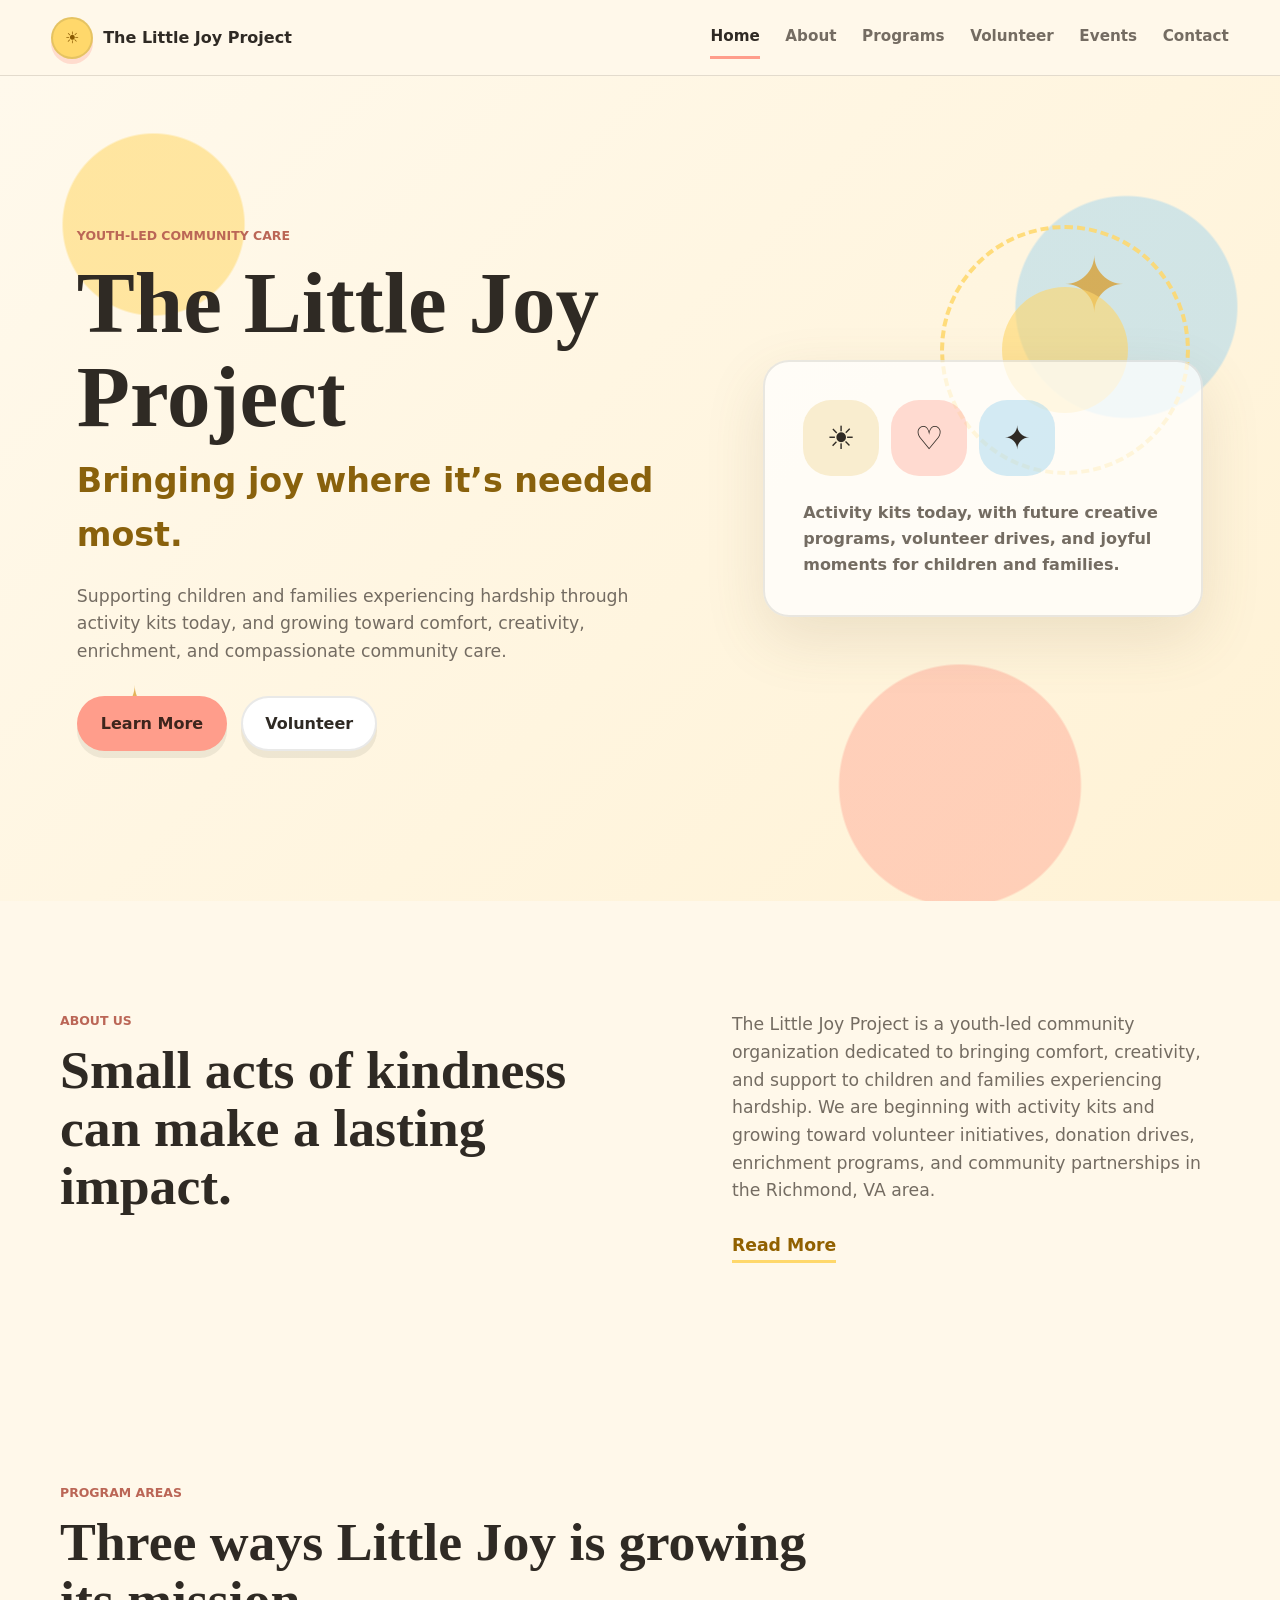
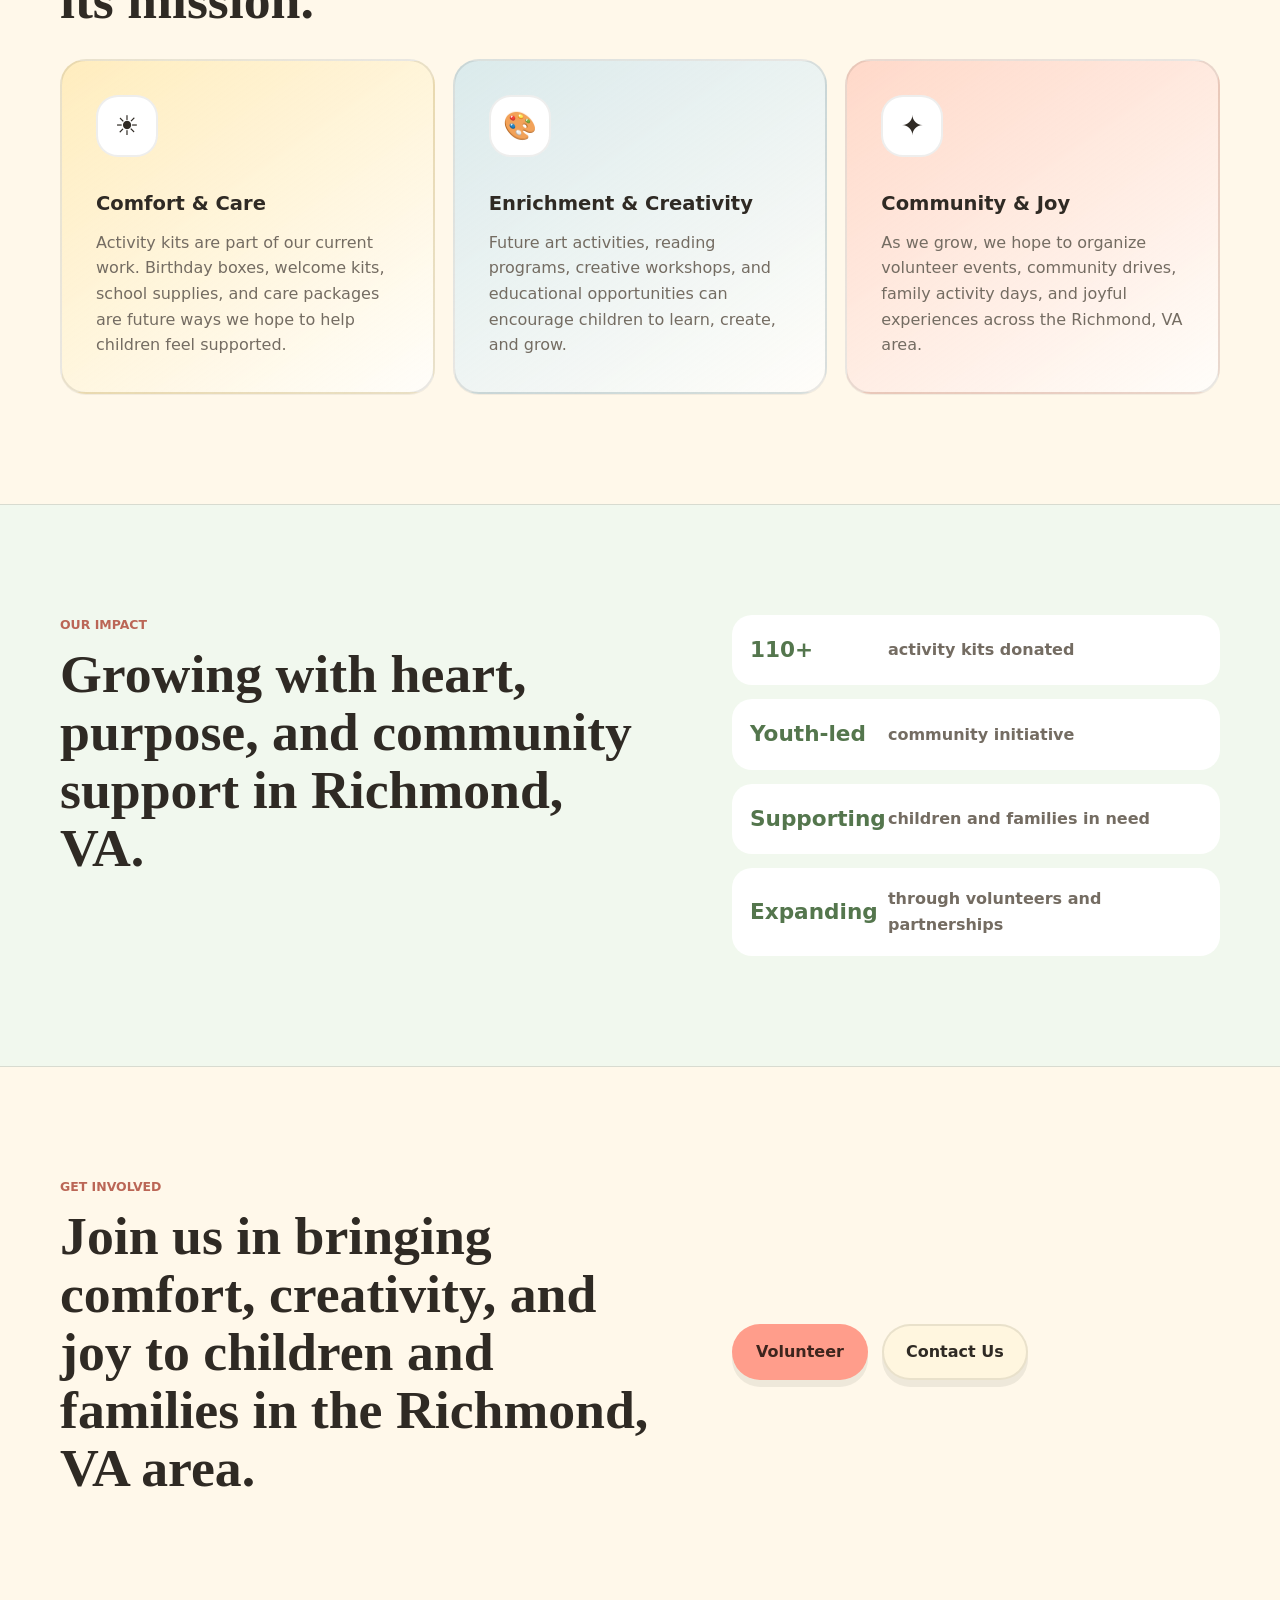
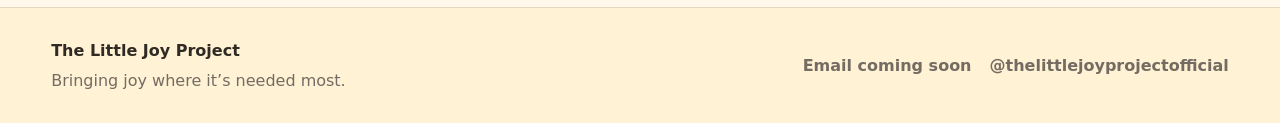
==== index.html @ b023414d "Add files via upload" ====
<!doctype html>
<html lang="en">
  <head>
    <meta charset="utf-8">
    <meta name="viewport" content="width=device-width, initial-scale=1">
    <title>The Little Joy Project</title>
    <meta
      name="description"
      content="The Little Joy Project supports children and families experiencing hardship through comfort, creativity, enrichment, and compassionate community care."
    >
    <link rel="stylesheet" href="styles.css">
  </head>
  <body>
    <header class="site-header">
      <a class="brand" href="index.html" aria-label="The Little Joy Project home">
        <span class="brand-mark" aria-hidden="true">☀</span>
        <span>The Little Joy Project</span>
      </a>
      <button class="menu-button" type="button" aria-expanded="false" aria-controls="site-nav">
        <span></span><span></span><span></span>
        <span class="sr-only">Menu</span>
      </button>
      <nav id="site-nav" class="site-nav" aria-label="Main navigation">
        <a class="active" href="index.html">Home</a>
        <a href="about.html">About</a>
        <a href="programs.html">Programs</a>
        <a href="volunteer.html">Volunteer</a>
        <a href="events.html">Events</a>
        <a href="contact.html">Contact</a>
      </nav>
    </header>

    <main>
      <section class="hero joy-field">
        <div class="sparkle sparkle-one">✦</div>
        <div class="sparkle sparkle-two">✧</div>
        <div class="sun-doodle" aria-hidden="true">
          <span></span>
        </div>
        <div class="hero-content">
          <p class="eyebrow">Youth-led community care</p>
          <h1>The Little Joy Project</h1>
          <p class="tagline">Bringing joy where it’s needed most.</p>
          <p class="hero-copy">
            Supporting children and families experiencing hardship through activity kits today, and
            growing toward comfort, creativity, enrichment, and compassionate community care.
          </p>
          <div class="hero-actions">
            <a class="button primary" href="about.html">Learn More</a>
            <a class="button secondary" href="volunteer.html">Volunteer</a>
          </div>
        </div>
        <div class="hero-card" aria-label="Little Joy Project values">
          <div class="mini-illustration">
            <span>☀</span>
            <span>♡</span>
            <span>✦</span>
          </div>
          <p>Activity kits today, with future creative programs, volunteer drives, and joyful moments for children and families.</p>
        </div>
      </section>

      <section class="section split">
        <div>
          <p class="eyebrow">About Us</p>
          <h2>Small acts of kindness can make a lasting impact.</h2>
        </div>
        <div class="copy-block">
          <p>
            The Little Joy Project is a youth-led community organization dedicated to bringing
            comfort, creativity, and support to children and families experiencing hardship. We are
            beginning with activity kits and growing toward volunteer initiatives, donation drives,
            enrichment programs, and community partnerships in the Richmond, VA area.
          </p>
          <a class="text-link" href="about.html">Read More</a>
        </div>
      </section>

      <section class="section">
        <div class="section-heading">
          <p class="eyebrow">Program Areas</p>
          <h2>Three ways Little Joy is growing its mission.</h2>
        </div>
        <div class="card-grid three">
          <article class="program-card yellow">
            <span class="card-icon" aria-hidden="true">☀</span>
            <h3>Comfort & Care</h3>
            <p>
              Activity kits are part of our current work. Birthday boxes, welcome kits, school
              supplies, and care packages are future ways we hope to help children feel supported.
            </p>
          </article>
          <article class="program-card blue">
            <span class="card-icon" aria-hidden="true">🎨</span>
            <h3>Enrichment & Creativity</h3>
            <p>
              Future art activities, reading programs, creative workshops, and educational
              opportunities can encourage children to learn, create, and grow.
            </p>
          </article>
          <article class="program-card coral">
            <span class="card-icon" aria-hidden="true">✦</span>
            <h3>Community & Joy</h3>
            <p>
              As we grow, we hope to organize volunteer events, community drives, family activity
              days, and joyful experiences across the Richmond, VA area.
            </p>
          </article>
        </div>
      </section>

      <section class="impact-band">
        <div class="section impact-grid">
          <div>
            <p class="eyebrow">Our Impact</p>
          <h2>Growing with heart, purpose, and community support in Richmond, VA.</h2>
          </div>
          <ul class="impact-list">
            <li><strong>110+</strong><span>activity kits donated</span></li>
            <li><strong>Youth-led</strong><span>community initiative</span></li>
            <li><strong>Supporting</strong><span>children and families in need</span></li>
            <li><strong>Expanding</strong><span>through volunteers and partnerships</span></li>
          </ul>
        </div>
      </section>

      <section class="section get-involved">
        <div>
          <p class="eyebrow">Get Involved</p>
          <h2>Join us in bringing comfort, creativity, and joy to children and families in the Richmond, VA area.</h2>
        </div>
        <div class="hero-actions">
          <a class="button primary" href="volunteer.html">Volunteer</a>
          <a class="button secondary light" href="contact.html">Contact Us</a>
        </div>
      </section>
    </main>

    <footer class="site-footer">
      <div>
        <strong>The Little Joy Project</strong>
        <p>Bringing joy where it’s needed most.</p>
      </div>
      <div class="footer-links">
        <span>Email coming soon</span>
        <a href="https://www.instagram.com/thelittlejoyprojectofficial/" target="_blank" rel="noreferrer">@thelittlejoyprojectofficial</a>
      </div>
    </footer>

    <script src="script.js"></script>
  </body>
</html>
---- styles.css ----
:root {
  --ink: #2f2a24;
  --muted: #746c62;
  --cream: #fff8ea;
  --cream-deep: #f9edcf;
  --yellow: #ffd86b;
  --blue: #9fd3ee;
  --coral: #ff9d8b;
  --sage: #a8c9a1;
  --white: #ffffff;
  --line: rgba(101, 88, 72, 0.18);
  --shadow: 0 22px 60px rgba(122, 98, 54, 0.14);
  --radius: 26px;
}

* {
  box-sizing: border-box;
}

html {
  scroll-behavior: smooth;
}

body {
  margin: 0;
  background: var(--cream);
  color: var(--ink);
  font-family: "Trebuchet MS", "Avenir Next", ui-sans-serif, system-ui, sans-serif;
  line-height: 1.6;
}

a {
  color: inherit;
  text-decoration: none;
}

.sr-only {
  position: absolute;
  width: 1px;
  height: 1px;
  padding: 0;
  margin: -1px;
  overflow: hidden;
  clip: rect(0, 0, 0, 0);
  white-space: nowrap;
  border: 0;
}

.site-header {
  position: sticky;
  top: 0;
  z-index: 20;
  display: flex;
  align-items: center;
  justify-content: space-between;
  gap: 20px;
  padding: 16px clamp(18px, 4vw, 58px);
  background: rgba(255, 248, 234, 0.9);
  border-bottom: 1px solid var(--line);
  backdrop-filter: blur(18px);
}

.brand {
  display: inline-flex;
  align-items: center;
  gap: 10px;
  font-weight: 900;
  color: var(--ink);
}

.brand-mark {
  display: grid;
  place-items: center;
  width: 42px;
  height: 42px;
  border: 2px solid rgba(47, 42, 36, 0.12);
  border-radius: 50%;
  background: var(--yellow);
  color: #8a5a00;
  box-shadow: 0 5px 0 rgba(255, 157, 139, 0.3);
}

.site-nav {
  display: flex;
  align-items: center;
  gap: clamp(12px, 2vw, 26px);
  color: var(--muted);
  font-size: 0.95rem;
  font-weight: 800;
}

.site-nav a {
  padding: 8px 0;
  border-bottom: 3px solid transparent;
}

.site-nav a:hover,
.site-nav a.active {
  color: var(--ink);
  border-color: var(--coral);
}

.menu-button {
  display: none;
}

.joy-field {
  background:
    radial-gradient(circle at 12% 18%, rgba(255, 216, 107, 0.58) 0 90px, transparent 92px),
    radial-gradient(circle at 88% 28%, rgba(159, 211, 238, 0.48) 0 110px, transparent 112px),
    radial-gradient(circle at 75% 86%, rgba(255, 157, 139, 0.42) 0 120px, transparent 122px),
    linear-gradient(135deg, #fff9ec, #fff2d5);
}

.blue-wash {
  background: linear-gradient(135deg, rgba(159, 211, 238, 0.5), #fff8ea 62%);
}

.coral-wash {
  background: linear-gradient(135deg, rgba(255, 157, 139, 0.42), #fff8ea 62%);
}

.sage-wash {
  background: linear-gradient(135deg, rgba(168, 201, 161, 0.52), #fff8ea 62%);
}

.hero {
  position: relative;
  display: grid;
  grid-template-columns: minmax(0, 1fr) minmax(260px, 440px);
  align-items: center;
  gap: clamp(28px, 6vw, 78px);
  min-height: calc(100vh - 75px);
  padding: clamp(42px, 6vw, 86px) clamp(18px, 6vw, 84px);
  overflow: hidden;
}

.hero-content,
.page-hero-inner {
  position: relative;
  z-index: 2;
  max-width: 850px;
}

.eyebrow {
  margin: 0 0 10px;
  color: #bb6656;
  font-size: 0.78rem;
  font-weight: 900;
  letter-spacing: 0;
  text-transform: uppercase;
}

h1,
h2,
h3,
p {
  overflow-wrap: anywhere;
}

h1,
h2,
h3 {
  margin: 0;
  line-height: 1.08;
  letter-spacing: 0;
}

h1 {
  font-family: Georgia, "Times New Roman", serif;
  font-size: clamp(3rem, 6.8vw, 6.2rem);
}

h2 {
  font-family: Georgia, "Times New Roman", serif;
  font-size: clamp(2rem, 4.2vw, 4.5rem);
}

h3 {
  font-size: 1.22rem;
}

.tagline {
  margin: 10px 0 0;
  color: #89610c;
  font-size: clamp(1.35rem, 2.6vw, 2.2rem);
  font-weight: 900;
}

.hero-copy,
.page-hero p,
.copy-block,
.soft-section p,
.program-detail p,
.contact-info {
  color: var(--muted);
  font-size: 1.08rem;
}

.hero-copy {
  max-width: 760px;
  margin: 22px 0 0;
}

.hero-actions {
  display: flex;
  flex-wrap: wrap;
  gap: 14px;
  margin-top: 30px;
}

.button {
  display: inline-flex;
  align-items: center;
  justify-content: center;
  min-height: 50px;
  padding: 13px 22px;
  border: 2px solid transparent;
  border-radius: 999px;
  font-weight: 900;
  cursor: pointer;
  box-shadow: 0 7px 0 rgba(47, 42, 36, 0.08);
}

.button.primary {
  background: var(--coral);
  color: #3d251d;
}

.button.secondary {
  background: var(--white);
  border-color: rgba(47, 42, 36, 0.1);
  color: var(--ink);
}

.button.secondary.light {
  background: #fff6df;
}

.hero-card {
  position: relative;
  z-index: 2;
  padding: clamp(24px, 4vw, 38px);
  border: 2px solid rgba(47, 42, 36, 0.1);
  border-radius: var(--radius);
  background: rgba(255, 255, 255, 0.72);
  box-shadow: var(--shadow);
}

.hero-card p {
  margin: 24px 0 0;
  color: var(--muted);
  font-weight: 800;
}

.mini-illustration {
  display: grid;
  grid-template-columns: repeat(3, 76px);
  gap: 12px;
}

.mini-illustration span {
  display: grid;
  place-items: center;
  aspect-ratio: 1;
  border-radius: 28px;
  background: var(--cream-deep);
  font-size: 2rem;
}

.mini-illustration span:nth-child(2) {
  background: rgba(255, 157, 139, 0.36);
}

.mini-illustration span:nth-child(3) {
  background: rgba(159, 211, 238, 0.46);
}

.sparkle {
  position: absolute;
  color: #d8971f;
  font-size: clamp(2.4rem, 6vw, 5rem);
  opacity: 0.7;
}

.sparkle-one {
  top: 18%;
  right: 12%;
}

.sparkle-two {
  bottom: 15%;
  left: 8%;
}

.sun-doodle {
  position: absolute;
  right: clamp(18px, 7vw, 120px);
  top: 18%;
  width: clamp(130px, 22vw, 250px);
  aspect-ratio: 1;
  border: 4px dashed rgba(255, 216, 107, 0.86);
  border-radius: 50%;
}

.sun-doodle span {
  position: absolute;
  inset: 24%;
  border-radius: 50%;
  background: rgba(255, 216, 107, 0.6);
}

.section {
  width: min(1160px, calc(100% - 36px));
  margin: 0 auto;
  padding: clamp(62px, 9vw, 110px) 0;
}

.split,
.impact-grid,
.get-involved,
.contact-layout,
.program-detail,
.founder {
  display: grid;
  grid-template-columns: minmax(0, 1fr) minmax(280px, 0.82fr);
  gap: clamp(28px, 6vw, 82px);
  align-items: start;
}

.copy-block p,
.story-panel p,
.soft-section p,
.sign-up-panel p,
.upcoming p,
.contact-info p {
  margin-top: 0;
}

.text-link {
  display: inline-flex;
  margin-top: 10px;
  color: #916100;
  font-weight: 900;
  border-bottom: 3px solid var(--yellow);
}

.section-heading {
  max-width: 780px;
  margin-bottom: 30px;
}

.card-grid {
  display: grid;
  gap: 18px;
}

.card-grid.three {
  grid-template-columns: repeat(3, minmax(0, 1fr));
}

.card-grid.five {
  grid-template-columns: repeat(5, minmax(0, 1fr));
}

.program-card,
.mini-card,
.story-panel,
.sign-up-panel,
.upcoming,
.contact-form {
  border: 2px solid rgba(47, 42, 36, 0.1);
  border-radius: var(--radius);
  background: rgba(255, 255, 255, 0.74);
  box-shadow: 0 1px 0 rgba(47, 42, 36, 0.06);
}

.program-card {
  padding: clamp(22px, 4vw, 34px);
}

.program-card p {
  color: var(--muted);
  margin-bottom: 0;
}

.yellow {
  background: linear-gradient(145deg, rgba(255, 216, 107, 0.34), rgba(255, 255, 255, 0.72));
}

.blue {
  background: linear-gradient(145deg, rgba(159, 211, 238, 0.38), rgba(255, 255, 255, 0.72));
}

.coral {
  background: linear-gradient(145deg, rgba(255, 157, 139, 0.34), rgba(255, 255, 255, 0.72));
}

.card-icon {
  display: grid;
  place-items: center;
  width: 62px;
  height: 62px;
  margin-bottom: 36px;
  border-radius: 22px;
  background: var(--white);
  box-shadow: inset 0 0 0 2px rgba(47, 42, 36, 0.08);
  font-size: 1.7rem;
}

.impact-band {
  background: #f1f8ee;
  border-top: 1px solid var(--line);
  border-bottom: 1px solid var(--line);
}

.impact-list {
  display: grid;
  gap: 14px;
  padding: 0;
  margin: 0;
  list-style: none;
}

.impact-list li {
  display: grid;
  grid-template-columns: 120px 1fr;
  align-items: center;
  gap: 18px;
  padding: 18px;
  border-radius: 20px;
  background: var(--white);
}

.impact-list strong {
  color: #54764d;
  font-size: 1.35rem;
}

.impact-list span {
  color: var(--muted);
  font-weight: 800;
}

.get-involved {
  align-items: center;
}

.page-hero {
  position: relative;
  min-height: 430px;
  display: grid;
  align-items: end;
  padding: clamp(74px, 10vw, 128px) clamp(18px, 6vw, 84px);
  overflow: hidden;
}

.page-hero h1 {
  max-width: 980px;
  font-size: clamp(2.7rem, 5.4vw, 5.4rem);
}

.page-hero p {
  max-width: 760px;
}

.story-panel,
.sign-up-panel,
.upcoming {
  padding: clamp(28px, 5vw, 54px);
}

.soft-section {
  width: 100%;
  max-width: none;
  padding-left: max(18px, calc((100% - 1160px) / 2));
  padding-right: max(18px, calc((100% - 1160px) / 2));
  background: rgba(159, 211, 238, 0.18);
  border-top: 1px solid var(--line);
  border-bottom: 1px solid var(--line);
}

.mini-card {
  display: grid;
  min-height: 130px;
  place-items: center;
  padding: 20px;
  text-align: center;
  color: var(--ink);
  font-weight: 900;
}

.mini-card:nth-child(2n) {
  background: rgba(255, 216, 107, 0.28);
}

.mini-card:nth-child(3n) {
  background: rgba(159, 211, 238, 0.28);
}

.founder {
  align-items: center;
}

.founder-photo {
  display: grid;
  place-items: center;
  min-height: 330px;
  border: 2px dashed rgba(47, 42, 36, 0.18);
  border-radius: var(--radius);
  background: linear-gradient(145deg, rgba(255, 216, 107, 0.28), rgba(255, 157, 139, 0.2));
  color: #bb6656;
  font-size: 5rem;
}

.program-detail {
  padding: clamp(28px, 5vw, 54px);
  border-radius: var(--radius);
  border: 2px solid rgba(47, 42, 36, 0.1);
}

.pill-list {
  display: flex;
  flex-wrap: wrap;
  align-content: start;
  gap: 12px;
  padding: 0;
  margin: 0;
  list-style: none;
}

.pill-list li {
  padding: 11px 15px;
  border-radius: 999px;
  background: rgba(255, 255, 255, 0.72);
  border: 1px solid rgba(47, 42, 36, 0.1);
  color: var(--muted);
  font-weight: 900;
}

.contact-info {
  display: grid;
  align-content: start;
  gap: 14px;
}

.contact-info a {
  color: #8b5c00;
  font-weight: 900;
}

.contact-form {
  display: grid;
  gap: 16px;
  padding: clamp(22px, 4vw, 34px);
  box-shadow: var(--shadow);
}

label {
  display: grid;
  gap: 8px;
  color: var(--muted);
  font-size: 0.94rem;
  font-weight: 900;
}

input,
textarea {
  width: 100%;
  border: 2px solid rgba(47, 42, 36, 0.12);
  border-radius: 16px;
  background: #fffdf8;
  color: var(--ink);
  font: inherit;
  padding: 13px 14px;
  outline: none;
}

input:focus,
textarea:focus {
  border-color: var(--blue);
  box-shadow: 0 0 0 4px rgba(159, 211, 238, 0.28);
}

.contact-form .button {
  width: 100%;
  border: 0;
}

.form-status {
  min-height: 24px;
  margin: 0;
  color: #54764d;
  font-weight: 900;
}

.site-footer {
  display: flex;
  justify-content: space-between;
  gap: 22px;
  padding: 30px clamp(18px, 4vw, 58px);
  background: #fff2d5;
  border-top: 1px solid var(--line);
  color: var(--muted);
}

.site-footer strong {
  color: var(--ink);
}

.site-footer p {
  margin: 4px 0 0;
}

.footer-links {
  display: flex;
  flex-wrap: wrap;
  gap: 18px;
  align-items: center;
  font-weight: 900;
}

@media (max-width: 980px) {
  .hero,
  .split,
  .impact-grid,
  .get-involved,
  .contact-layout,
  .program-detail,
  .founder {
    grid-template-columns: 1fr;
  }

  .card-grid.three,
  .card-grid.five {
    grid-template-columns: repeat(2, minmax(0, 1fr));
  }

  .hero {
    min-height: auto;
  }
}

@media (max-width: 760px) {
  .site-header {
    align-items: flex-start;
  }

  .brand span:last-child {
    max-width: 210px;
    white-space: nowrap;
    overflow: hidden;
    text-overflow: ellipsis;
  }

  .menu-button {
    display: grid;
    gap: 5px;
    width: 44px;
    height: 42px;
    place-content: center;
    border: 2px solid rgba(47, 42, 36, 0.12);
    border-radius: 16px;
    background: var(--white);
    padding: 0;
  }

  .menu-button span:not(.sr-only) {
    display: block;
    width: 19px;
    height: 2px;
    background: var(--ink);
  }

  .site-nav {
    position: absolute;
    top: 75px;
    left: 18px;
    right: 18px;
    display: none;
    flex-direction: column;
    align-items: stretch;
    gap: 0;
    padding: 10px;
    border: 1px solid var(--line);
    border-radius: 22px;
    background: rgba(255, 253, 248, 0.98);
    box-shadow: var(--shadow);
  }

  .site-nav.is-open {
    display: flex;
  }

  .site-nav a {
    padding: 12px;
  }

  .hero {
    padding-top: 56px;
  }

  .mini-illustration {
    grid-template-columns: repeat(3, 1fr);
  }

  .impact-list li {
    grid-template-columns: 1fr;
    gap: 4px;
  }

  .site-footer {
    flex-direction: column;
  }
}

@media (max-width: 560px) {
  .card-grid.three,
  .card-grid.five {
    grid-template-columns: 1fr;
  }

  .button {
    width: 100%;
  }

  .hero-card {
    padding: 20px;
  }
}
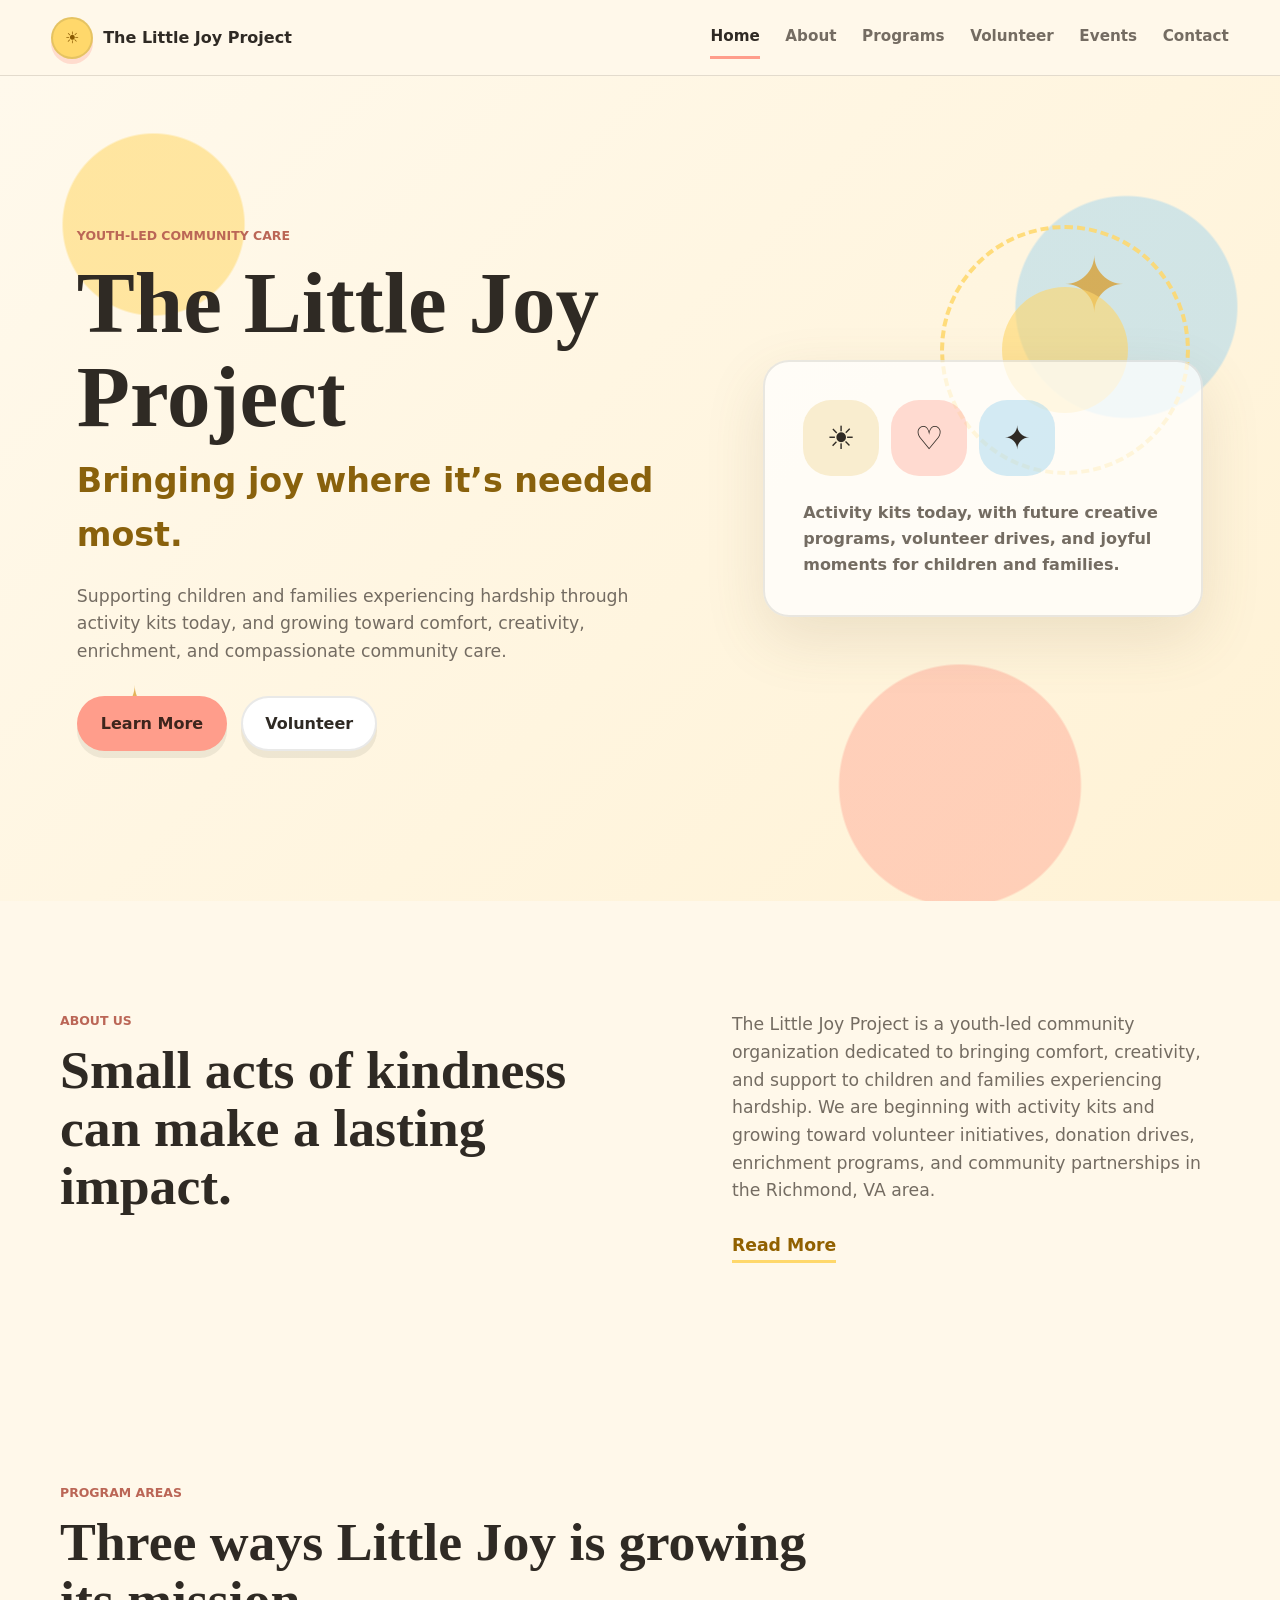
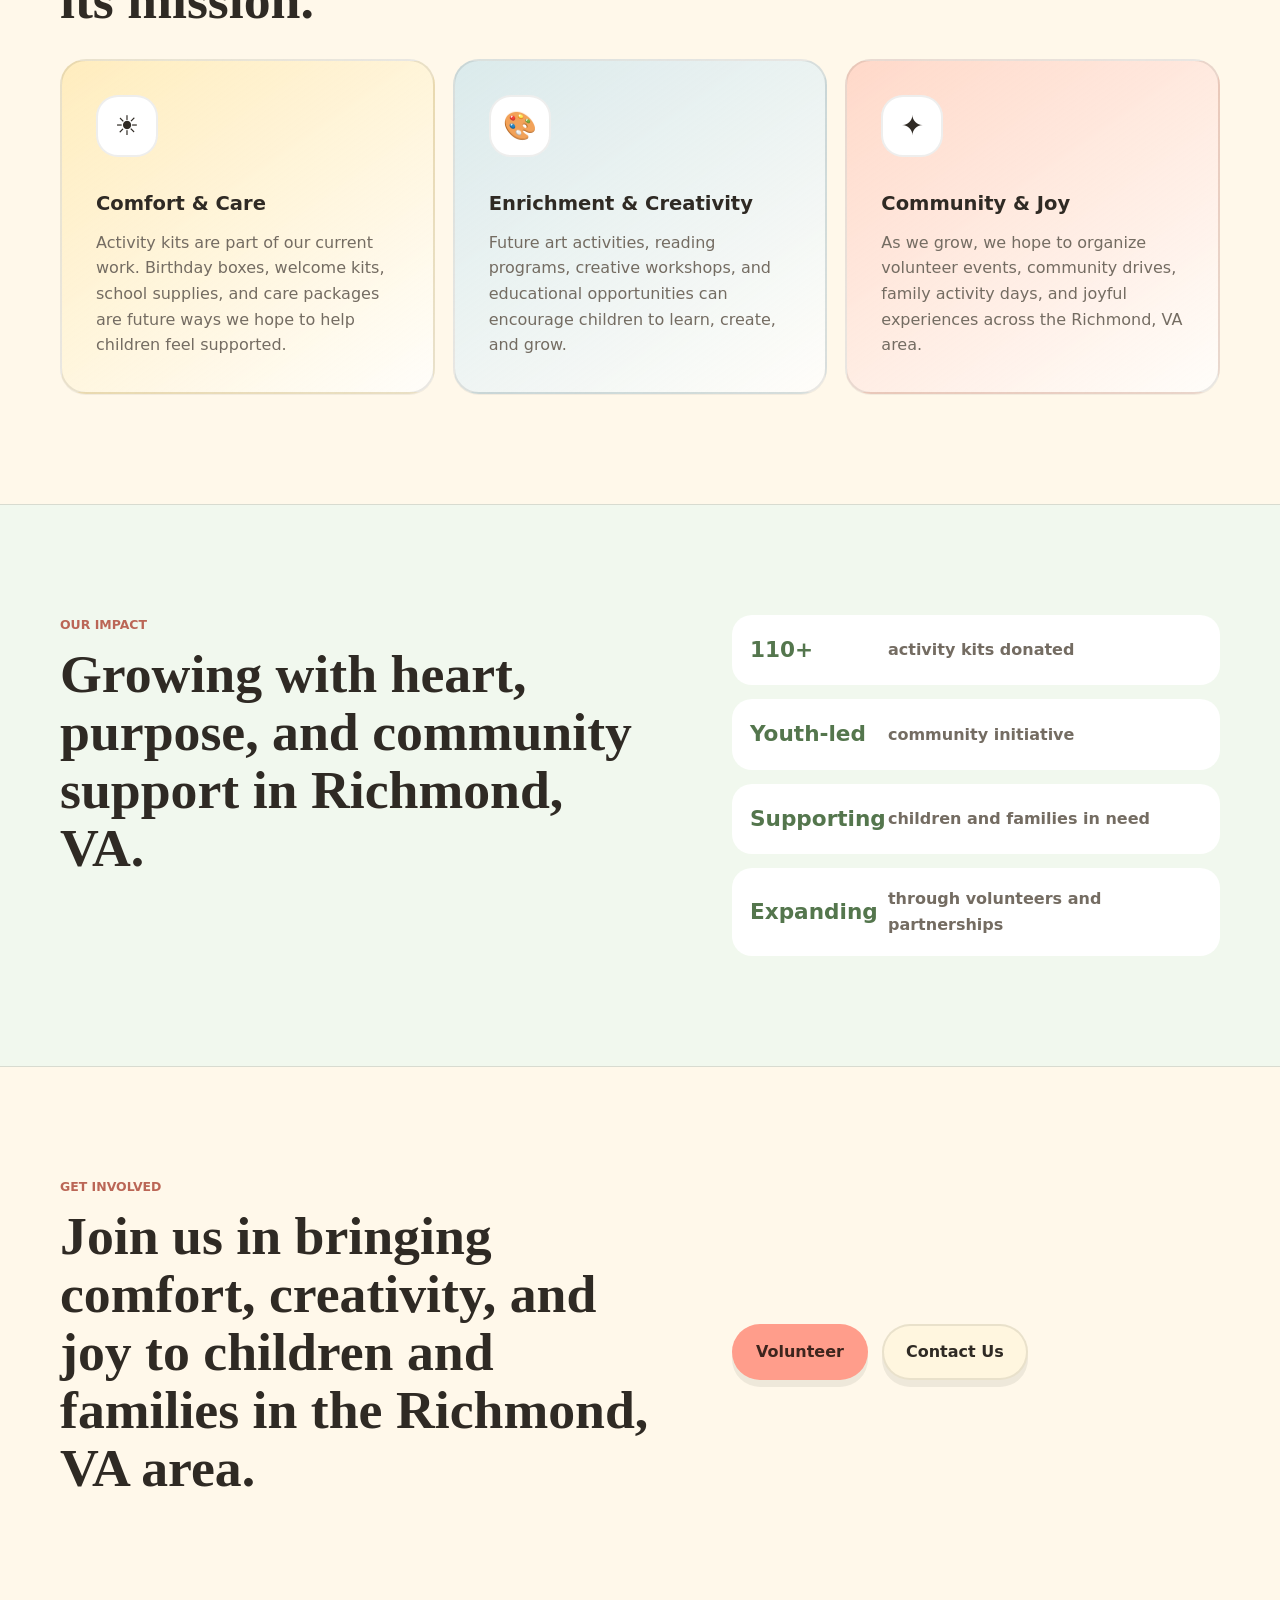
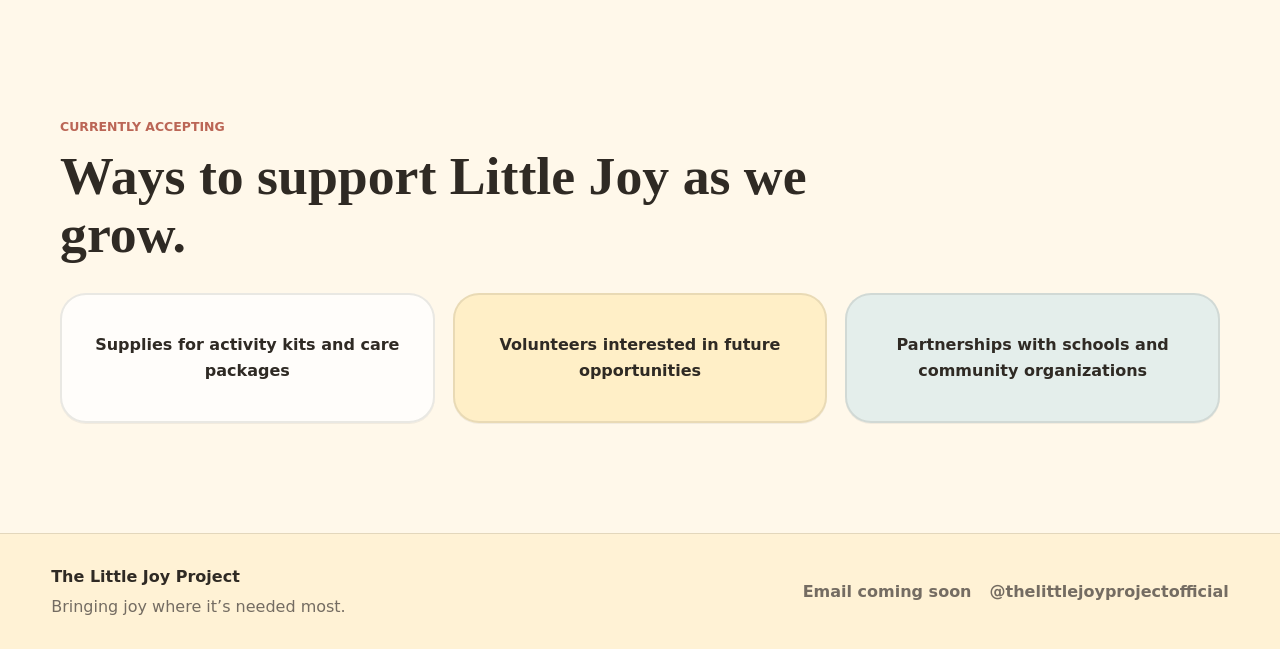
==== commit 55d78062: "Add files via upload" ====
--- a/index.html
+++ b/index.html
@@ -134,6 +134,18 @@
           <a class="button secondary light" href="contact.html">Contact Us</a>
         </div>
       </section>
+
+      <section class="section accepting-panel">
+        <div class="section-heading">
+          <p class="eyebrow">Currently Accepting</p>
+          <h2>Ways to support Little Joy as we grow.</h2>
+        </div>
+        <div class="card-grid three">
+          <article class="mini-card">Supplies for activity kits and care packages</article>
+          <article class="mini-card">Volunteers interested in future opportunities</article>
+          <article class="mini-card">Partnerships with schools and community organizations</article>
+        </div>
+      </section>
     </main>
 
     <footer class="site-footer">
